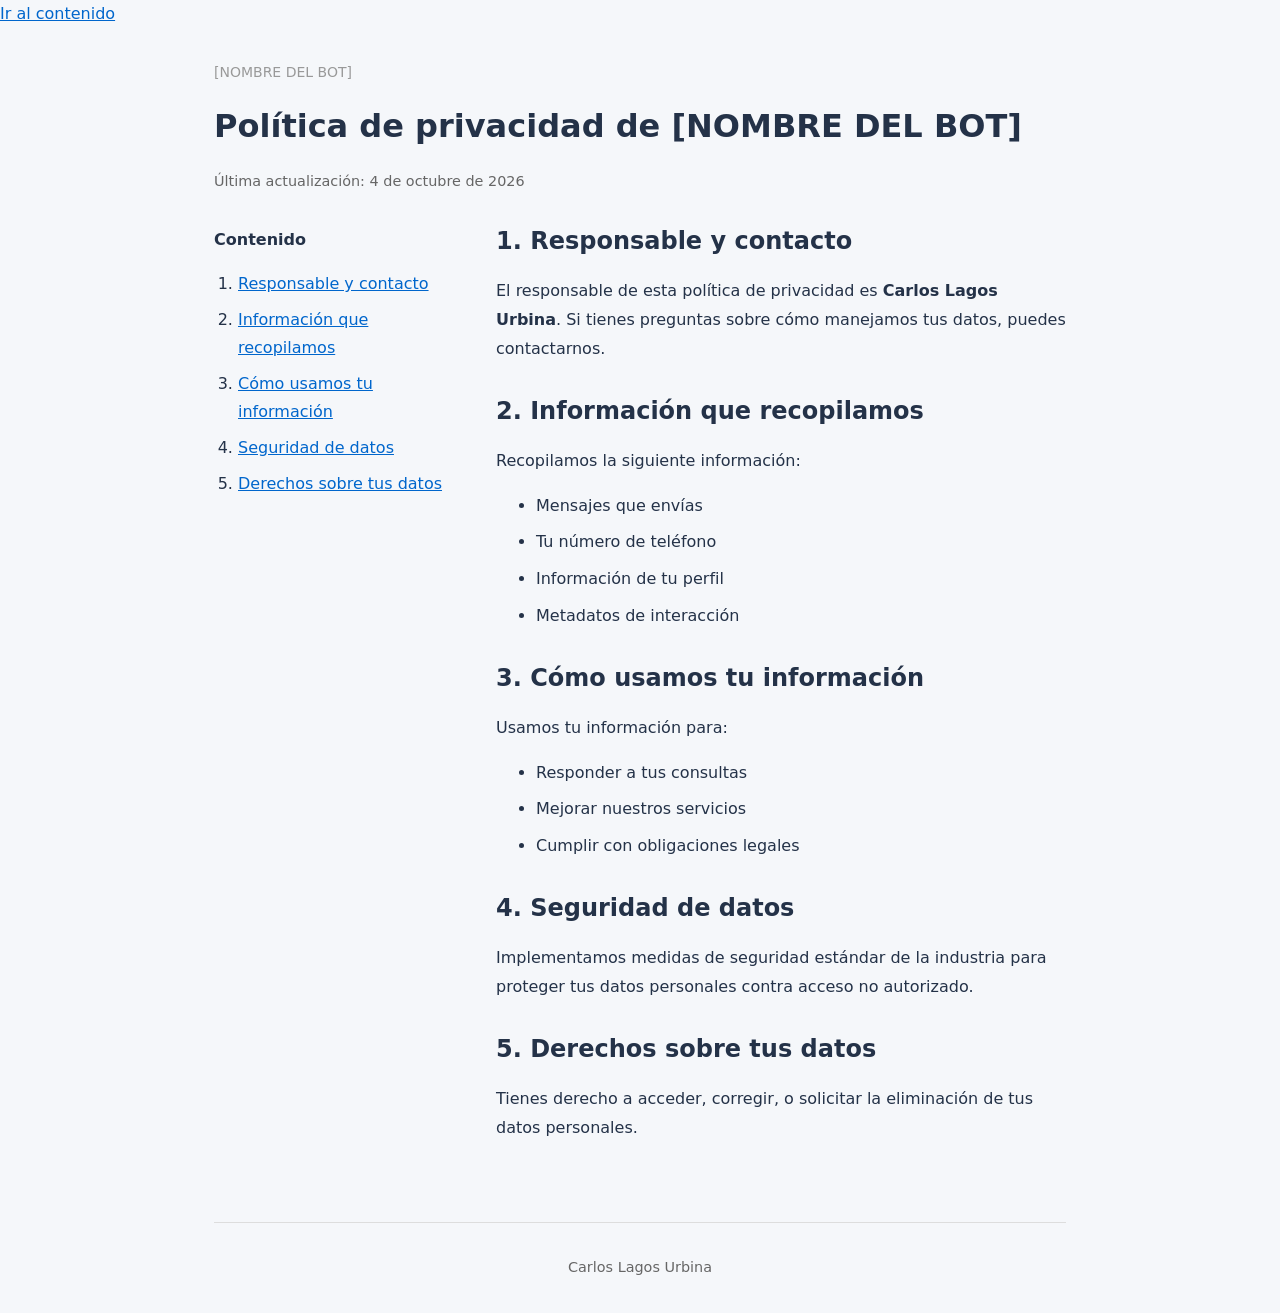
==== site/index.html @ cf0d778b "Move index.html and styles.css to site folder" ====
<!doctype html>
<html lang="es-CL">
<head>
<meta charset="utf-8">
<meta name="viewport" content="width=device-width, initial-scale=1">
<title>Política de privacidad de [NOMBRE DEL BOT]</title>
<meta name="description" content="Política de privacidad del asistente de consultas por WhatsApp administrado por Carlos Lagos Urbina.">
<meta name="color-scheme" content="light">
<link rel="stylesheet" href="./styles.css">
</head>
<body>
<a class="skip" href="#contenido">Ir al contenido</a>
<div class="layout">
<header><p class="eyebrow">[NOMBRE DEL BOT]</p><h1>Política de privacidad de [NOMBRE DEL BOT]</h1><p class="updated">Última actualización: <time datetime="2026-10-04">4 de octubre de 2026</time></p></header>
<div class="columns"><nav aria-label="Índice de la política"><p class="nav-title">Contenido</p><ol><li><a href="#seccion-1">Responsable y contacto</a></li><li><a href="#seccion-2">Información que recopilamos</a></li><li><a href="#seccion-3">Cómo usamos tu información</a></li><li><a href="#seccion-4">Seguridad de datos</a></li><li><a href="#seccion-5">Derechos sobre tus datos</a></li></ol></nav>
<main id="contenido"><section id="seccion-1"><h2>1. Responsable y contacto</h2><p>El responsable de esta política de privacidad es <strong>Carlos Lagos Urbina</strong>. Si tienes preguntas sobre cómo manejamos tus datos, puedes contactarnos.</p></section>
<section id="seccion-2"><h2>2. Información que recopilamos</h2><p>Recopilamos la siguiente información:</p><ul><li>Mensajes que envías</li><li>Tu número de teléfono</li><li>Información de tu perfil</li><li>Metadatos de interacción</li></ul></section>
<section id="seccion-3"><h2>3. Cómo usamos tu información</h2><p>Usamos tu información para:</p><ul><li>Responder a tus consultas</li><li>Mejorar nuestros servicios</li><li>Cumplir con obligaciones legales</li></ul></section>
<section id="seccion-4"><h2>4. Seguridad de datos</h2><p>Implementamos medidas de seguridad estándar de la industria para proteger tus datos personales contra acceso no autorizado.</p></section>
<section id="seccion-5"><h2>5. Derechos sobre tus datos</h2><p>Tienes derecho a acceder, corregir, o solicitar la eliminación de tus datos personales.</p></section></main></div>
<footer>Carlos Lagos Urbina</footer>
</div>
</body>
</html>
---- site/styles.css ----
*{box-sizing:border-box}html{scroll-padding-top:2rem}body{margin:0;background:#f5f7fa;color:#243248;font:1rem/1.75 system-ui,-apple-system,BlinkMacSystemFont,"Segoe UI",sans-serif}.layout{max-width:900px;margin:0 auto;padding:2rem 1.5rem}header{margin-bottom:2rem}h1,h2{line-height:1.3}.eyebrow{margin:0;color:#999;font-size:0.875rem;text-transform:uppercase}.updated{color:#666;font-size:0.9rem}.columns{display:grid;grid-template-columns:250px 1fr;gap:2rem}nav{position:sticky;top:2rem;height:fit-content}.nav-title{margin:0 0 1rem 0;font-weight:bold}.columns nav ol{margin:0;padding-left:1.5rem}main{line-height:1.8}section{margin-bottom:2rem}section h2{margin-top:0}ul{margin:1rem 0}li{margin:0.5rem 0}footer{margin-top:3rem;padding-top:2rem;border-top:1px solid #ddd;color:#666;font-size:0.9rem;text-align:center}a{color:#0066cc}a:visited{color:#663399}@media(max-width:768px){.columns{grid-template-columns:1fr}nav{position:static}}
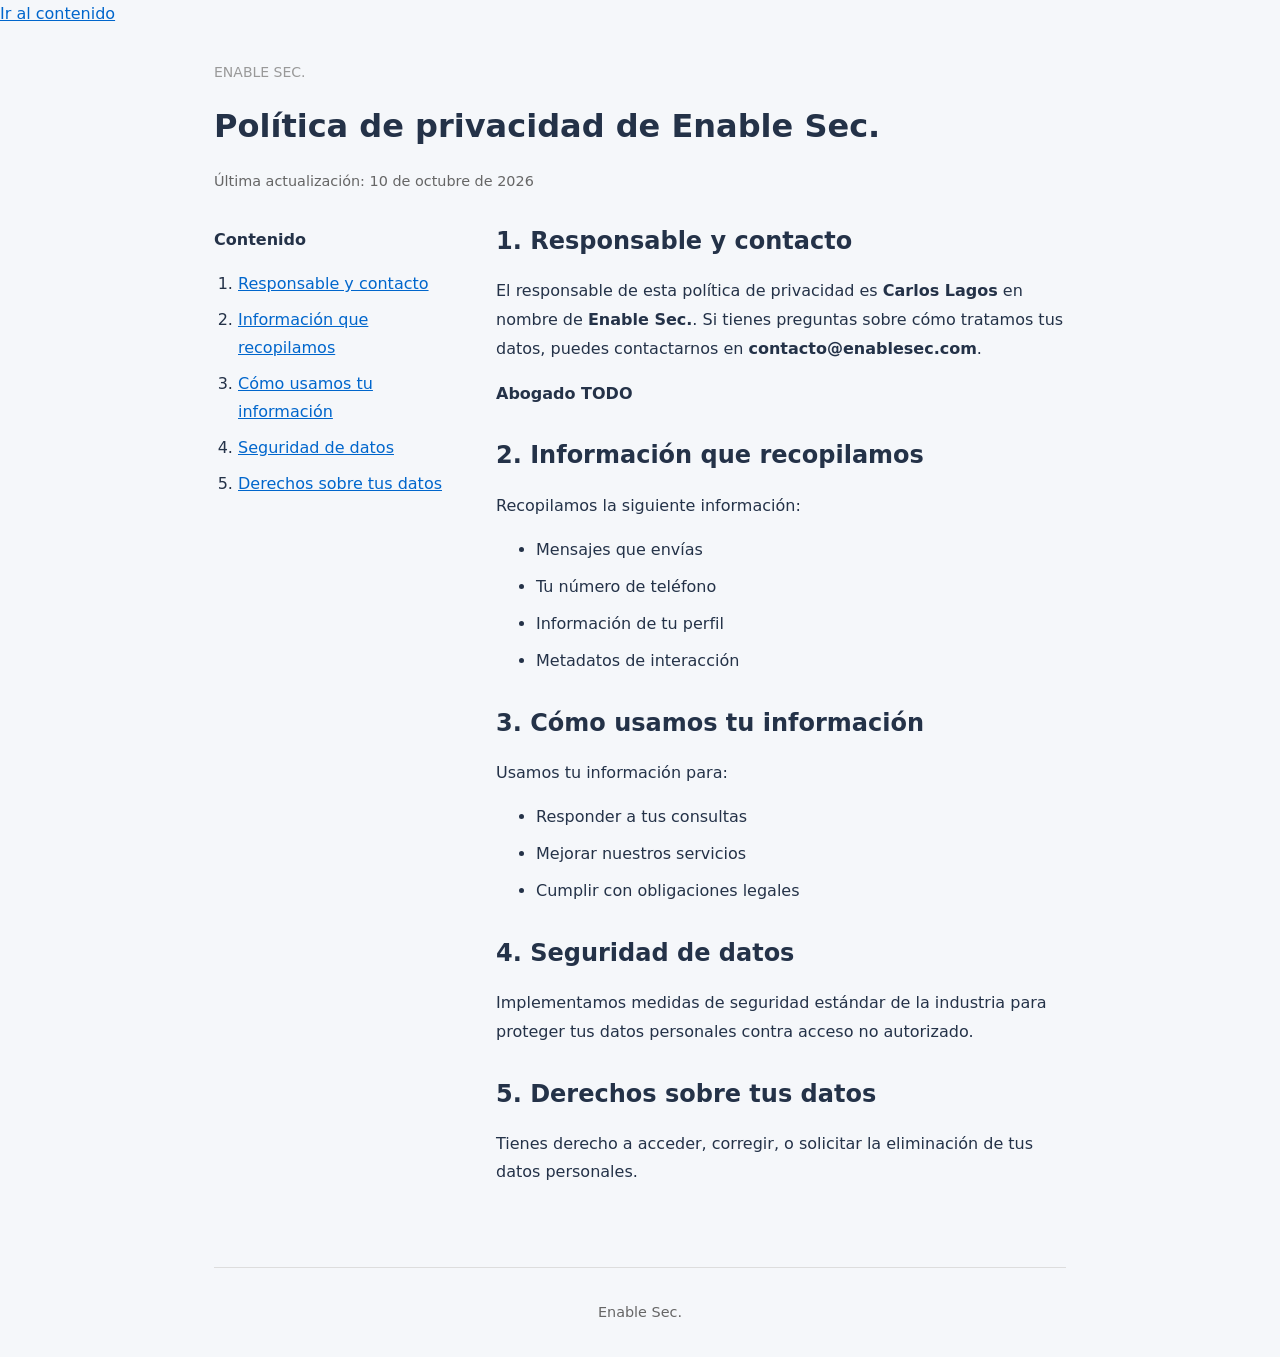
==== commit db79c74d: "Actualizar información de contacto: responsable Carlos Lagos, organización Enable Sec., contacto con" ====
--- a/site/index.html
+++ b/site/index.html
@@ -3,22 +3,22 @@
 <head>
 <meta charset="utf-8">
 <meta name="viewport" content="width=device-width, initial-scale=1">
-<title>Política de privacidad de [NOMBRE DEL BOT]</title>
-<meta name="description" content="Política de privacidad del asistente de consultas por WhatsApp administrado por Carlos Lagos Urbina.">
+<title>Política de privacidad de Enable Sec.</title>
+<meta name="description" content="Política de privacidad del asistente de consultas por WhatsApp administrado por Carlos Lagos.">
 <meta name="color-scheme" content="light">
 <link rel="stylesheet" href="./styles.css">
 </head>
 <body>
 <a class="skip" href="#contenido">Ir al contenido</a>
 <div class="layout">
-<header><p class="eyebrow">[NOMBRE DEL BOT]</p><h1>Política de privacidad de [NOMBRE DEL BOT]</h1><p class="updated">Última actualización: <time datetime="2026-10-04">4 de octubre de 2026</time></p></header>
+<header><p class="eyebrow">Enable Sec.</p><h1>Política de privacidad de Enable Sec.</h1><p class="updated">Última actualización: <time datetime="2026-10-10">10 de octubre de 2026</time></p></header>
 <div class="columns"><nav aria-label="Índice de la política"><p class="nav-title">Contenido</p><ol><li><a href="#seccion-1">Responsable y contacto</a></li><li><a href="#seccion-2">Información que recopilamos</a></li><li><a href="#seccion-3">Cómo usamos tu información</a></li><li><a href="#seccion-4">Seguridad de datos</a></li><li><a href="#seccion-5">Derechos sobre tus datos</a></li></ol></nav>
-<main id="contenido"><section id="seccion-1"><h2>1. Responsable y contacto</h2><p>El responsable de esta política de privacidad es <strong>Carlos Lagos Urbina</strong>. Si tienes preguntas sobre cómo manejamos tus datos, puedes contactarnos.</p></section>
+<main id="contenido"><section id="seccion-1"><h2>1. Responsable y contacto</h2><p>El responsable de esta política de privacidad es <strong>Carlos Lagos</strong> en nombre de <strong>Enable Sec.</strong>. Si tienes preguntas sobre cómo tratamos tus datos, puedes contactarnos en <strong>contacto@enablesec.com</strong>.</p><p><strong>Abogado TODO</strong></p></section>
 <section id="seccion-2"><h2>2. Información que recopilamos</h2><p>Recopilamos la siguiente información:</p><ul><li>Mensajes que envías</li><li>Tu número de teléfono</li><li>Información de tu perfil</li><li>Metadatos de interacción</li></ul></section>
 <section id="seccion-3"><h2>3. Cómo usamos tu información</h2><p>Usamos tu información para:</p><ul><li>Responder a tus consultas</li><li>Mejorar nuestros servicios</li><li>Cumplir con obligaciones legales</li></ul></section>
 <section id="seccion-4"><h2>4. Seguridad de datos</h2><p>Implementamos medidas de seguridad estándar de la industria para proteger tus datos personales contra acceso no autorizado.</p></section>
 <section id="seccion-5"><h2>5. Derechos sobre tus datos</h2><p>Tienes derecho a acceder, corregir, o solicitar la eliminación de tus datos personales.</p></section></main></div>
-<footer>Carlos Lagos Urbina</footer>
+<footer>Enable Sec.</footer>
 </div>
 </body>
-</html>
+</html>
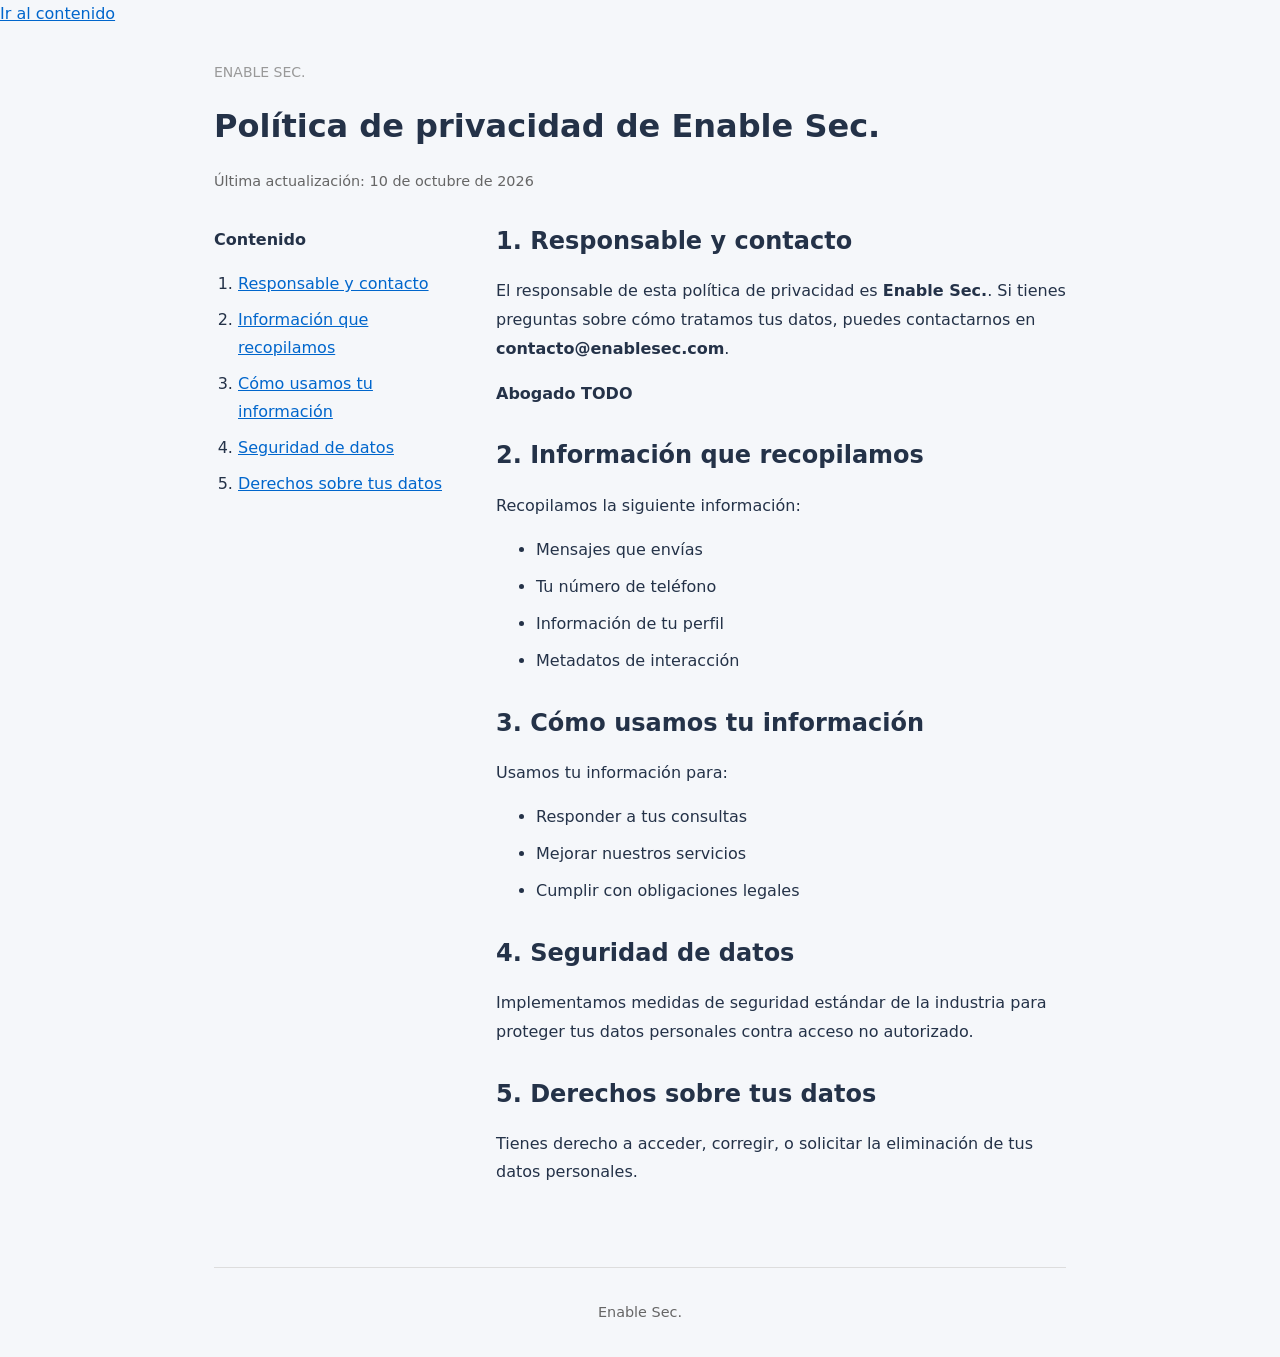
==== commit aa25b53c: "Update privacy policy contact information" ====
--- a/site/index.html
+++ b/site/index.html
@@ -4,7 +4,7 @@
 <meta charset="utf-8">
 <meta name="viewport" content="width=device-width, initial-scale=1">
 <title>Política de privacidad de Enable Sec.</title>
-<meta name="description" content="Política de privacidad del asistente de consultas por WhatsApp administrado por Carlos Lagos.">
+<meta name="description" content="Política de privacidad del asistente de consultas por WhatsApp administrado por Enable Sec.">
 <meta name="color-scheme" content="light">
 <link rel="stylesheet" href="./styles.css">
 </head>
@@ -13,7 +13,7 @@
 <div class="layout">
 <header><p class="eyebrow">Enable Sec.</p><h1>Política de privacidad de Enable Sec.</h1><p class="updated">Última actualización: <time datetime="2026-10-10">10 de octubre de 2026</time></p></header>
 <div class="columns"><nav aria-label="Índice de la política"><p class="nav-title">Contenido</p><ol><li><a href="#seccion-1">Responsable y contacto</a></li><li><a href="#seccion-2">Información que recopilamos</a></li><li><a href="#seccion-3">Cómo usamos tu información</a></li><li><a href="#seccion-4">Seguridad de datos</a></li><li><a href="#seccion-5">Derechos sobre tus datos</a></li></ol></nav>
-<main id="contenido"><section id="seccion-1"><h2>1. Responsable y contacto</h2><p>El responsable de esta política de privacidad es <strong>Carlos Lagos</strong> en nombre de <strong>Enable Sec.</strong>. Si tienes preguntas sobre cómo tratamos tus datos, puedes contactarnos en <strong>contacto@enablesec.com</strong>.</p><p><strong>Abogado TODO</strong></p></section>
+<main id="contenido"><section id="seccion-1"><h2>1. Responsable y contacto</h2><p>El responsable de esta política de privacidad es <strong>Enable Sec.</strong>. Si tienes preguntas sobre cómo tratamos tus datos, puedes contactarnos en <strong>contacto@enablesec.com</strong>.</p><p><strong>Abogado TODO</strong></p></section>
 <section id="seccion-2"><h2>2. Información que recopilamos</h2><p>Recopilamos la siguiente información:</p><ul><li>Mensajes que envías</li><li>Tu número de teléfono</li><li>Información de tu perfil</li><li>Metadatos de interacción</li></ul></section>
 <section id="seccion-3"><h2>3. Cómo usamos tu información</h2><p>Usamos tu información para:</p><ul><li>Responder a tus consultas</li><li>Mejorar nuestros servicios</li><li>Cumplir con obligaciones legales</li></ul></section>
 <section id="seccion-4"><h2>4. Seguridad de datos</h2><p>Implementamos medidas de seguridad estándar de la industria para proteger tus datos personales contra acceso no autorizado.</p></section>
@@ -21,4 +21,4 @@
 <footer>Enable Sec.</footer>
 </div>
 </body>
-</html>+</html>
